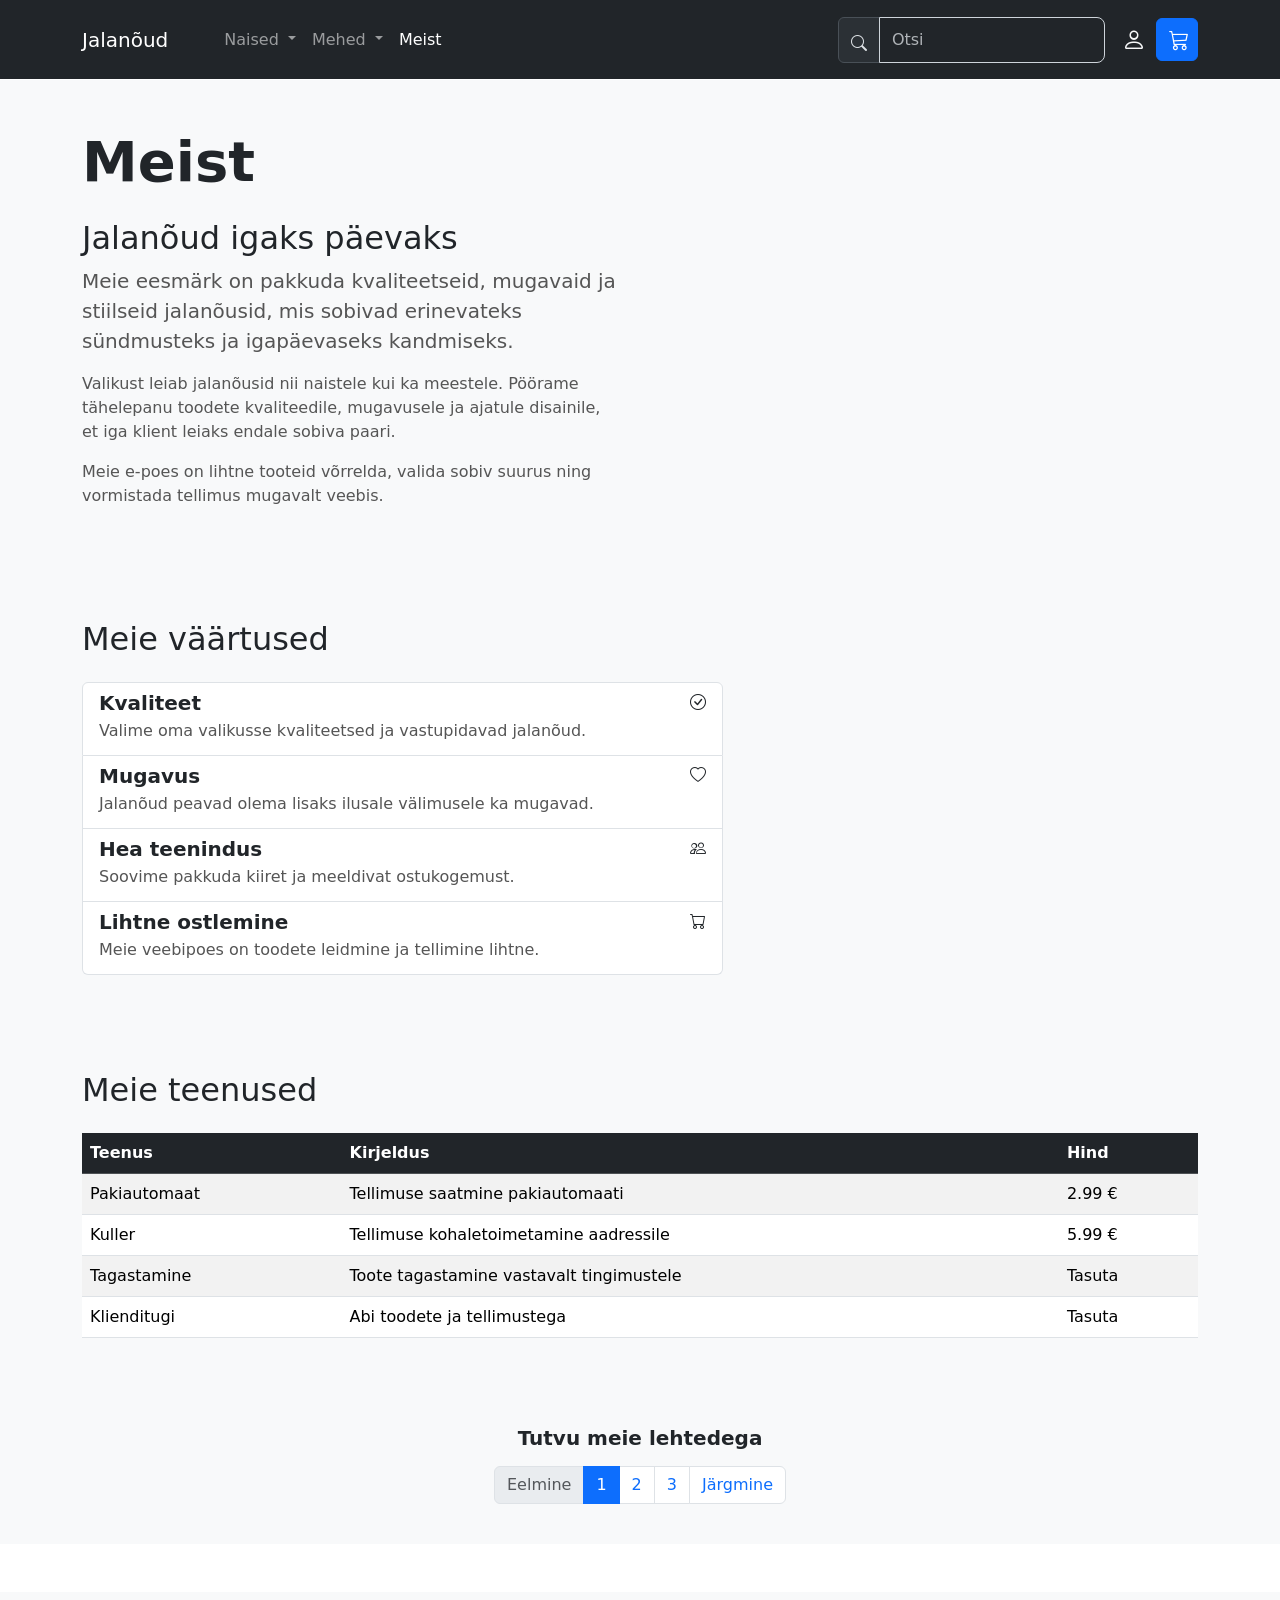
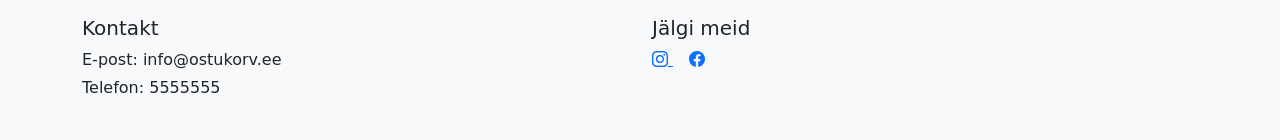
==== meist.html @ 556cb378 "Add files via upload" ====
<!doctype html>
<html lang="et">

<head>
  <meta charset="utf-8">
  <meta name="viewport" content="width=device-width, initial-scale=1">
  <meta name="description" content="Tutvu meie jalanõude e-poega">
  <title>Meist</title>
  <link href="https://cdn.jsdelivr.net/npm/bootstrap@5.3.3/dist/css/bootstrap.min.css"
    rel="stylesheet"
    integrity="sha384-QWTKZyjpPEjISv5WaRU9OFeRpok6YctnYmDr5pNlyT2bRjXh0JMhjY6hW+ALEwIH"
    crossorigin="anonymous">
  <link href="https://cdn.jsdelivr.net/npm/bootstrap-icons@1.9.1/font/bootstrap-icons.css"
    rel="stylesheet">
  <link rel="stylesheet" href="custom.css">
</head>

<body>
  <nav class="navbar navbar-expand-lg bg-dark py-3 fixed-top" data-bs-theme="dark">
    <div class="container">
      <button class="navbar-toggler" type="button"
        data-bs-toggle="collapse"
        data-bs-target="#navbarSupportedContent"
        aria-controls="navbarSupportedContent"
        aria-expanded="false"
        aria-label="Toggle navigation">
        <span class="navbar-toggler-icon"></span>
      </button>
      <a class="navbar-brand me-5" href="index.html">Jalanõud</a>
      <div class="collapse navbar-collapse" id="navbarSupportedContent">
        <ul class="navbar-nav me-auto">
          <li class="nav-item dropdown">
            <a class="nav-link dropdown-toggle" href="#" role="button"
              data-bs-toggle="dropdown" aria-expanded="false">
              Naised
            </a>
            <ul class="dropdown-menu">
              <li><a class="dropdown-item" href="#">Kingad</a></li>
              <li><hr class="dropdown-divider"></li>
              <li><a class="dropdown-item" href="#">Saapad</a></li>
            </ul>
          </li>
          <li class="nav-item dropdown">
            <a class="nav-link dropdown-toggle" href="#" role="button"
              data-bs-toggle="dropdown" aria-expanded="false">
              Mehed
            </a>
            <ul class="dropdown-menu">
              <li><a class="dropdown-item" href="#">Kingad</a></li>
              <li><hr class="dropdown-divider"></li>
              <li><a class="dropdown-item" href="#">Saapad</a></li>
            </ul>
          </li>
          <li class="nav-item">
            <a class="nav-link active" href="meist.html">Meist</a>
          </li>
        </ul>
        <form class="d-flex me-1">
          <div class="input-group">
            <div class="input-group-text">
              <span class="bi bi-search"></span>
            </div>
            <input class="form-control" type="search"
              placeholder="Otsi" aria-label="Search">
          </div>
        </form>
      </div>
      <div class="float-end">
        <button class="btn btn-link text-light" type="button">
          <span class="bi bi-person"></span>
        </button>
        <a class="btn btn-primary" href="ostukorv.html">
          <span class="bi bi-cart3"></span>
        </a>
      </div>
    </div>
  </nav>
  <main>
    <section class="py-5">
      <div class="container">
        <h1 class="display-4 fw-semibold mb-4">Meist</h1>
        <div class="row align-items-center g-5">
          <div class="col-lg-6">
            <h2>Jalanõud igaks päevaks</h2>
            <p class="lead">
              Meie eesmärk on pakkuda kvaliteetseid, mugavaid ja
              stiilseid jalanõusid, mis sobivad erinevateks
              sündmusteks ja igapäevaseks kandmiseks.
            </p>
            <p>
              Valikust leiab jalanõusid nii naistele kui ka meestele.
              Pöörame tähelepanu toodete kvaliteedile, mugavusele ja
              ajatule disainile, et iga klient leiaks endale sobiva paari.
            </p>
            <p>
              Meie e-poes on lihtne tooteid võrrelda, valida sobiv suurus
              ning vormistada tellimus mugavalt veebis.
            </p>
          </div>
</div>
        </div>
      </div>
    </section>
    <section class="py-5 bg-light">
      <div class="container">
        <h2 class="mb-4">Meie väärtused</h2>
        <div class="row">
          <div class="col-lg-7">
            <div class="list-group">
              <div class="list-group-item list-group-item-action">
                <div class="d-flex w-100 justify-content-between">
                  <h5 class="mb-1">Kvaliteet</h5>
                  <i class="bi bi-check-circle"></i>
                </div>
                <p class="mb-1">
                  Valime oma valikusse kvaliteetsed ja vastupidavad jalanõud.
                </p>
              </div>
              <div class="list-group-item list-group-item-action">
                <div class="d-flex w-100 justify-content-between">
                  <h5 class="mb-1">Mugavus</h5>
                  <i class="bi bi-heart"></i>
                </div>
                <p class="mb-1">
                  Jalanõud peavad olema lisaks ilusale välimusele ka mugavad.
                </p>
              </div>
              <div class="list-group-item list-group-item-action">
                <div class="d-flex w-100 justify-content-between">
                  <h5 class="mb-1">Hea teenindus</h5>
                  <i class="bi bi-people"></i>
                </div>
                <p class="mb-1">
                  Soovime pakkuda kiiret ja meeldivat ostukogemust.
                </p>
              </div>
              <div class="list-group-item list-group-item-action">
                <div class="d-flex w-100 justify-content-between">
                  <h5 class="mb-1">Lihtne ostlemine</h5>
                  <i class="bi bi-cart"></i>
                </div>
                <p class="mb-1">
                  Meie veebipoes on toodete leidmine ja tellimine lihtne.
                </p>
              </div>
            </div>
          </div>
        </div>
      </div>
    </section>
    <section class="py-5">
      <div class="container">
        <h2 class="mb-4">Meie teenused</h2>
        <div class="table-responsive">
          <table class="table table-striped table-hover align-middle">
            <thead class="table-dark">
              <tr>
                <th>Teenus</th>
                <th>Kirjeldus</th>
                <th>Hind</th>
              </tr>
            </thead>
            <tbody>
              <tr>
                <td>Pakiautomaat</td>
                <td>Tellimuse saatmine pakiautomaati</td>
                <td>2.99 €</td>
              </tr>
              <tr>
                <td>Kuller</td>
                <td>Tellimuse kohaletoimetamine aadressile</td>
                <td>5.99 €</td>
              </tr>
              <tr>
                <td>Tagastamine</td>
                <td>Toote tagastamine vastavalt tingimustele</td>
                <td>Tasuta</td>
              </tr>
              <tr>
                <td>Klienditugi</td>
                <td>Abi toodete ja tellimustega</td>
                <td>Tasuta</td>
              </tr>
            </tbody>
          </table>
        </div>
      </div>
    </section>
    <section class="py-4">
      <div class="container text-center">
        <h5 class="mb-3">Tutvu meie lehtedega</h5>
        <nav aria-label="Lehekülgede navigatsioon">
          <ul class="pagination justify-content-center">
            <li class="page-item disabled">
              <a class="page-link" href="#">Eelmine</a>
            </li>
            <li class="page-item active">
              <a class="page-link" href="meist.html">1</a>
            </li>
            <li class="page-item">
              <a class="page-link" href="index.html">2</a>
            </li>
            <li class="page-item">
              <a class="page-link" href="ostukorv.html">3</a>
            </li>
            <li class="page-item">
              <a class="page-link" href="index.html">Järgmine</a>
            </li>
          </ul>
        </nav>
      </div>
    </section>
  </main>

  <footer class="footer bg-light py-4">
    <div class="container">

      <div class="row">

        <div class="col-md-6 mb-3">
          <h5>Kontakt</h5>
          <p class="mb-1">E-post: info@ostukorv.ee</p>
          <p class="mb-0">Telefon: 5555555</p>
        </div>

        <div class="col-md-6 mb-3">
          <h5>Jälgi meid</h5>

          <a href="#" class="me-3">
            <i class="bi bi-instagram"></i>
          </a>

          <a href="#" class="me-3">
            <i class="bi bi-facebook"></i>
          </a>
        </div>
      </div>
    </div>
  </footer>
  <script src="https://cdn.jsdelivr.net/npm/bootstrap@5.3.3/dist/js/bootstrap.bundle.min.js"></script>

</body>
</html>
---- custom.css ----
footer {
    margin-top: 3rem;
    padding: 3rem;
}

.bi {
    display: inline-block;
    fill: currentColor;
    width: 1rem;
    height: 1rem;
}

.bi-person {
    display: inline-block;
    fill: currentColor;
    font-size: 1.5rem;
   
}

.bi-cart3 {
    display: inline-block;
    fill: currentColor;
    font-size: 1.25rem;
    
}

body {
    padding-top: 80px;
}

.carousel-item img {
    width: 100%;
    height: 400px;
    object-fit: cover;
}

section { background-color:#f8f9fa; 
    padding-top: 40px; 
    padding-bottom: 60px; 
} 

section .col-lg-6 > .card, section .col-lg-6.d-flex { 
    background-color: #ffffff; 
    border-radius: 12px; 
} 

section .card { 
    border: none; 
    border-radius: 12px;
} 

section h4 { 
    font-weight: 600; 
} 

section h5 { 
    font-weight: 600; 
} 

section .col-lg-6 img { 
    border-radius: 10px; 
    object-fit: cover; 
} 

.form-control, .form-select { 
    border-radius: 8px; 
    padding: 10px 12px; 
    border: 1px solid #ced4da; 
} 

.form-control:focus, .form-select:focus { 
    border-color: #86b7fe; 
    box-shadow: 0 0 0 0.15rem rgba(13, 110, 253, 0.15); 
} 

.form-check { 
    padding: 10px 12px 10px 36px; 
    border: 1px solid #e0e0e0; 
    border-radius: 8px; 
    margin-bottom: 8px; 
    transition: background-color 0.2s ease, border-color 0.2s ease; 
} 

.form-check:hover { 
    background-color: #f8f9fa; 
    border-color: #adb5bd; 
} 

.form-check-input { 
    cursor: pointer; 
} 

.form-check-label { 
    cursor: pointer; 
} 

section .btn-primary { 
    border-radius: 8px; 
    font-weight: 600; 
    padding: 12px 20px; 
} 

section .btn-primary:hover { 
    transform: translateY(-1px); 
} 

section p { 
    color: #555; 
} 

section .p-2 p:last-child { 
    font-size: 1.2rem; 
    font-weight: 600; 
    color: #212529; 
}  

@media (min-width: 992px) { 
    section .row { align-items: flex-start; 
    } 
}  

@media (max-width: 991px) { 
    section .col-lg-6 { 
        margin-bottom: 30px; 
    } 
}
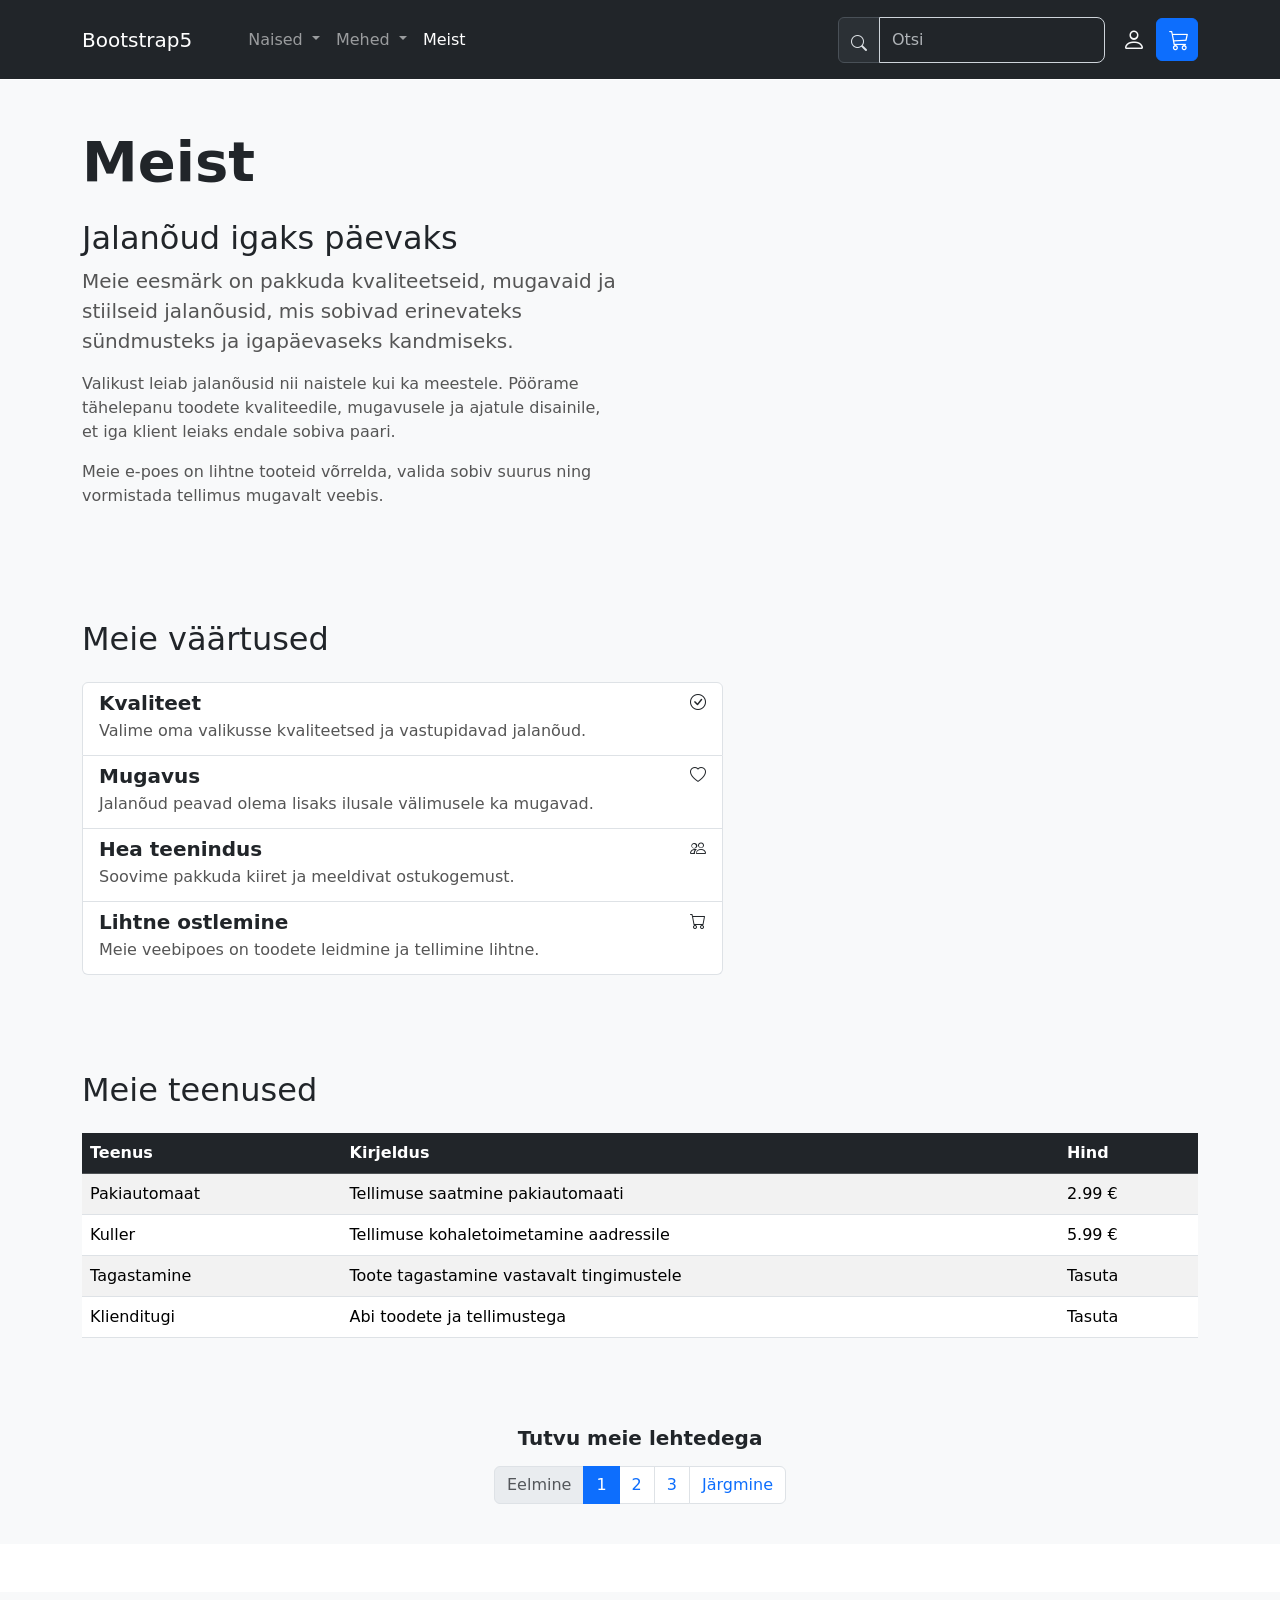
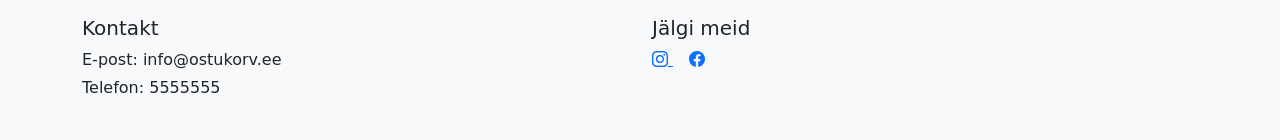
==== commit 339462ec: "Update meist.html" ====
--- a/meist.html
+++ b/meist.html
@@ -26,7 +26,7 @@
         aria-label="Toggle navigation">
         <span class="navbar-toggler-icon"></span>
       </button>
-      <a class="navbar-brand me-5" href="index.html">Jalanõud</a>
+      <a class="navbar-brand me-5" href="index.html">Bootstrap5</a>
       <div class="collapse navbar-collapse" id="navbarSupportedContent">
         <ul class="navbar-nav me-auto">
           <li class="nav-item dropdown">
@@ -97,7 +97,6 @@
               ning vormistada tellimus mugavalt veebis.
             </p>
           </div>
-</div>
         </div>
       </div>
     </section>
@@ -240,4 +239,4 @@
   <script src="https://cdn.jsdelivr.net/npm/bootstrap@5.3.3/dist/js/bootstrap.bundle.min.js"></script>
 
 </body>
-</html>+</html>
